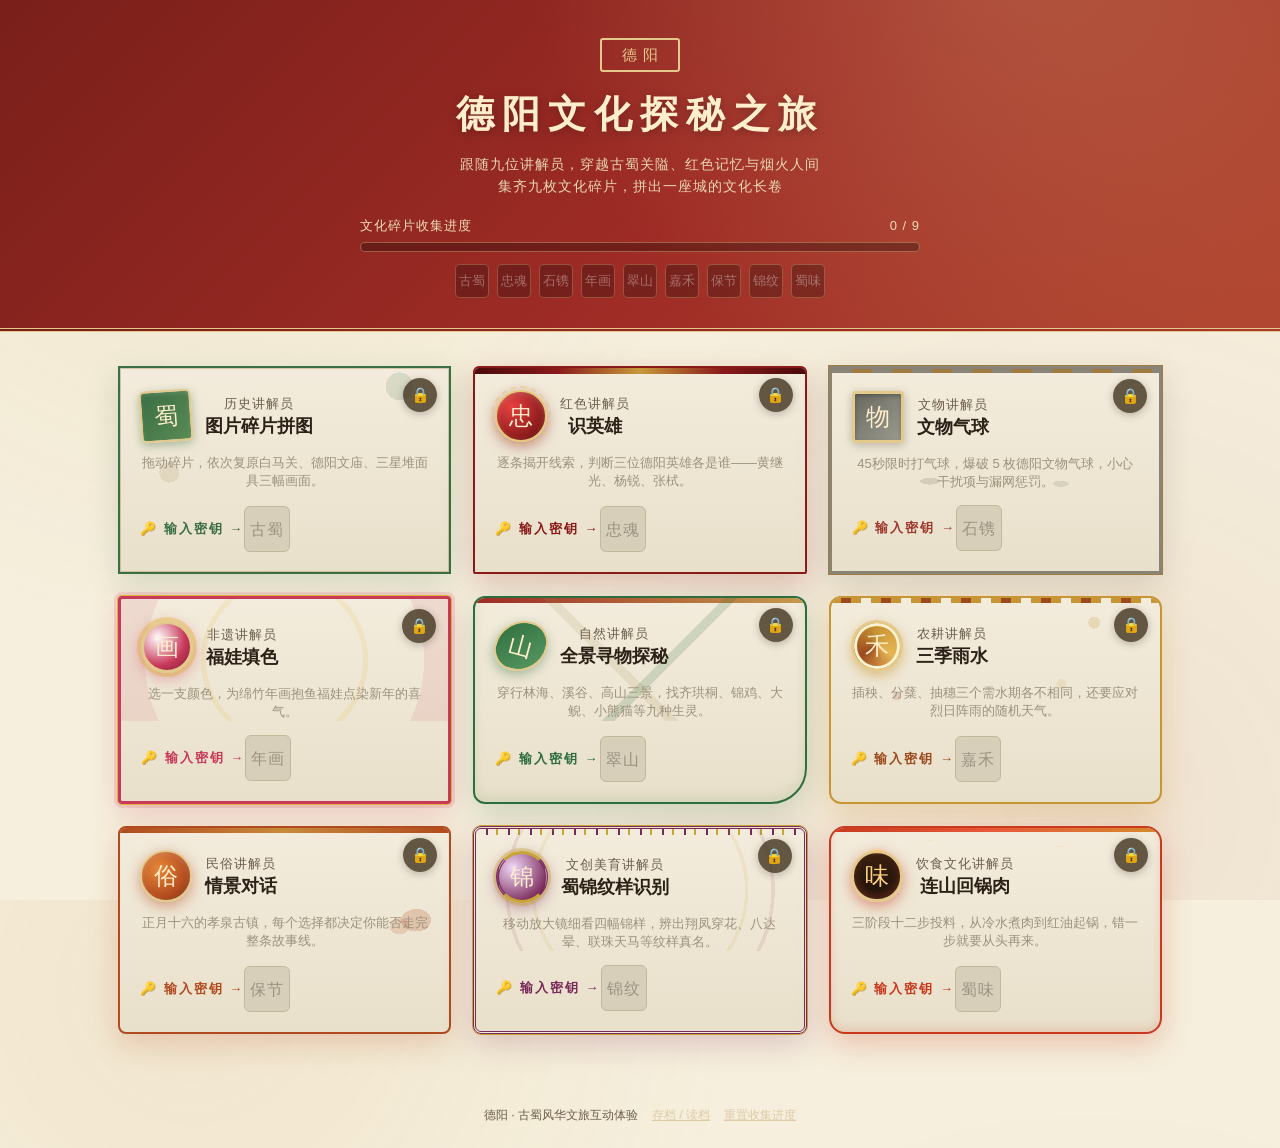
==== index.html @ 546c7c17 "Add files via upload" ====
<!DOCTYPE html>
<html lang="zh-CN">
<head>
<meta charset="UTF-8">
<meta name="viewport" content="width=device-width, initial-scale=1.0">
<title>德阳文化探秘 · 九大讲解员互动小游戏</title>
<link rel="stylesheet" href="style.css?v=26">
</head>
<body>

<header class="hero">
  <div class="hero-inner">
    <div class="hero-mark">德阳</div>
    <h1>德阳文化探秘之旅</h1>
    <p class="hero-sub">跟随九位讲解员，穿越古蜀关隘、红色记忆与烟火人间<br>集齐九枚文化碎片，拼出一座城的文化长卷</p>
    <div class="progress-wrap">
      <div class="progress-info">
        <span>文化碎片收集进度</span>
        <span id="progressText">0 / 9</span>
      </div>
      <div class="progress-bar"><div id="progressBar" class="progress-fill"></div></div>
      <div id="fragmentBar" class="fragment-bar"></div>
    </div>
  </div>
</header>

<main class="container">
  <div id="stationGrid" class="station-grid"></div>
  <div id="allDone" class="all-done" hidden>
    <div class="all-done-seal">大成</div>
    <h2>九鼎齐聚 · 文化大成</h2>
    <p>古蜀、忠魂、石镌、年画、翠山、嘉禾、保节、锦纹、蜀味——九枚碎片在握，你已走完德阳文化长卷。</p>
    <div class="all-done-btns">
      <button id="aiReportBtn" class="btn btn-report" type="button">✨ 生成我的 AI 研学报告</button>
      <button id="resetBtn" class="btn btn-ghost btn-sm" type="button">重新开始探索</button>
    </div>
  </div>
</main>

<footer class="footer">
  <span>德阳 · 古蜀风华文旅互动体验</span>
  <button id="saveBtn" class="link-btn">存档 / 读档</button>
  <button id="resetBtn2" class="link-btn">重置收集进度</button>
</footer>

<script src="js/common.js?v=26"></script>
<script src="js/g1-puzzle.js?v=26"></script>
<script src="js/g2-scratch.js?v=26"></script>
<script src="js/g3-balloons.js?v=26"></script>
<script src="js/g4-coloring.js?v=26"></script>
<script src="js/g5-hidden.js?v=26"></script>
<script src="js/g6-rain.js?v=26"></script>
<script src="js/g7-dialogue.js?v=26"></script>
<script src="js/g8-magnifier.js?v=26"></script>
<script src="js/g9-cooking.js?v=26"></script>
<script src="js/main.js?v=26"></script>
<script src="js/report.js?v=26"></script>
</body>
</html>
---- style.css ----
/* ============ 基础与主题 ============ */
:root{
  --paper:#f6efdd;
  --paper-2:#efe5cc;
  --card:#fffaf0;
  --ink:#2c2117;
  --ink-soft:#6b5d4a;
  --red:#9e2b25;
  --red-deep:#7a1f1a;
  --gold:#c49a4e;
  --gold-light:#e3c98b;
  --jade:#3f6e54;
  --shadow:0 10px 30px rgba(60,35,15,.14);
}
*{box-sizing:border-box;margin:0;padding:0}
html,body{height:100%}
body{
  font-family:"Microsoft YaHei","PingFang SC","Hiragino Sans GB",sans-serif;
  color:var(--ink);
  background:
    radial-gradient(circle at 15% 10%, rgba(196,154,78,.10), transparent 40%),
    radial-gradient(circle at 85% 90%, rgba(158,43,37,.07), transparent 45%),
    var(--paper);
  line-height:1.6;
}
button{font-family:inherit;cursor:pointer;border:none;background:none;color:inherit}
img{display:block;max-width:100%}

/* ============ 顶部 ============ */
.hero{
  background:linear-gradient(135deg,#7a1f1a 0%,#9e2b25 55%,#b1452f 100%);
  color:#fbeeda;
  padding:38px 20px 30px;
  position:relative;
  overflow:hidden;
  border-bottom:4px double var(--gold-light);
}
.hero::after{
  content:"";position:absolute;inset:0;pointer-events:none;
  background:radial-gradient(circle at 80% -20%, rgba(227,201,139,.25), transparent 45%);
}
.hero-inner{max-width:1080px;margin:0 auto;position:relative;z-index:1;text-align:center}
.hero-mark{
  display:inline-block;border:2px solid var(--gold-light);color:var(--gold-light);
  font-family:"STKaiti","KaiTi",serif;font-size:15px;letter-spacing:6px;
  padding:3px 14px 3px 20px;border-radius:3px;margin-bottom:12px;
}
.hero h1{
  font-family:"STKaiti","KaiTi",serif;font-size:38px;letter-spacing:8px;
  color:#ffeecb;text-shadow:0 2px 10px rgba(0,0,0,.25);margin-bottom:8px;
}
.hero-sub{font-size:14px;color:#e9d6b3;letter-spacing:1px}
.progress-wrap{max-width:560px;margin:18px auto 0;text-align:left}
.progress-info{display:flex;justify-content:space-between;font-size:13px;color:#f0ddb6;margin-bottom:6px;letter-spacing:1px}
.progress-bar{height:10px;background:rgba(0,0,0,.28);border-radius:6px;overflow:hidden;border:1px solid rgba(227,201,139,.4)}
.progress-fill{height:100%;width:0%;border-radius:6px;
  background:linear-gradient(90deg,var(--gold-light),#f6e3ae);
  transition:width .5s ease;}
.fragment-bar{display:flex;gap:8px;margin-top:12px;justify-content:center;flex-wrap:wrap}
.fragment-bar .mini-seal{
  width:34px;height:34px;border-radius:5px;display:flex;align-items:center;justify-content:center;
  font-family:"STKaiti","KaiTi",serif;font-size:13px;letter-spacing:0;
  background:rgba(0,0,0,.25);color:rgba(255,255,255,.35);border:1px solid rgba(227,201,139,.3);
}
.fragment-bar .mini-seal.got{
  background:linear-gradient(135deg,#c84034,#9e2b25);color:#ffeecb;
  border-color:var(--gold-light);box-shadow:0 2px 8px rgba(0,0,0,.3);
}

/* ============ 站点卡片 ============ */
.container{max-width:1080px;margin:0 auto;padding:34px 18px 50px}
.station-grid{display:grid;grid-template-columns:repeat(3,1fr);gap:22px}
.station-card{
  position:relative;background:var(--card);border:1px solid #e3d5b4;border-radius:10px;
  padding:22px 20px 20px;box-shadow:var(--shadow);cursor:pointer;overflow:hidden;
  transition:transform .18s ease,box-shadow .18s ease;display:flex;flex-direction:column;
}
.station-card::before{
  content:"";position:absolute;top:0;left:0;right:0;height:5px;
  background:linear-gradient(90deg,var(--red),var(--gold));
}
.station-card:hover{transform:translateY(-5px);box-shadow:0 16px 38px rgba(60,35,15,.22)}
.card-top{display:flex;align-items:center;gap:13px;margin-bottom:12px}
.card-badge{
  width:52px;height:52px;flex:0 0 52px;border-radius:50%;
  background:linear-gradient(135deg,#8a2420,#b03b2d);color:#ffeecb;
  display:flex;align-items:center;justify-content:center;
  font-family:"STKaiti","KaiTi",serif;font-size:24px;border:2px solid var(--gold-light);
  position:relative;
}
.card-guide{font-size:13px;color:var(--ink-soft);letter-spacing:1px}
.card-title{font-size:18px;font-weight:700;color:var(--ink);margin-top:1px}
.card-desc{font-size:13px;color:var(--ink-soft);flex:1}
.card-foot{margin-top:14px;display:flex;align-items:center;justify-content:space-between}
.card-play{font-size:13px;color:var(--red);letter-spacing:2px;font-weight:700}
.seal{
  width:46px;height:46px;border-radius:6px;display:flex;align-items:center;justify-content:center;
  font-family:"STKaiti","KaiTi",serif;font-size:16px;line-height:1.1;text-align:center;
  background:#d8cfbb;color:#9b9381;border:1px solid #c3b89b;letter-spacing:1px;
}
.seal.got{
  background:linear-gradient(135deg,#c84034,#8f211c);color:#ffeecb;
  border:1px solid var(--gold-light);box-shadow:0 3px 10px rgba(158,43,37,.35);
}
.station-card.done .card-play{color:var(--jade)}
.station-card .done-ribbon{
  position:absolute;right:-30px;top:10px;transform:rotate(38deg);
  background:var(--jade);color:#fff;font-size:11px;padding:2px 34px;letter-spacing:2px;
}

/* ============ 卡片装饰层通用 ============ */
.card-deco{position:absolute;pointer-events:none;left:0;right:0;top:0;height:60%;overflow:hidden;z-index:0}
.card-top,.card-desc{position:relative;z-index:1}
.card-foot,.done-ribbon{position:relative;z-index:2}

/* ============ 九张卡片专属 UI 设计 ============
   每张卡片：不同的圆角组合、边框样式、底纹、徽章形状、装饰元素
   安全策略：不用 clip-path（会裁内容和边框），用 border-radius + border + box-shadow 多层叠加
================================================================= */

/* --- g1 古蜀拼图：直角方形 + 青铜回纹 + 方形印章 --- */
.station-card.g1{
  background:
    repeating-linear-gradient(45deg,rgba(58,110,68,.08) 0 2px,transparent 2px 8px),
    repeating-linear-gradient(-45deg,rgba(138,106,46,.06) 0 2px,transparent 2px 10px),
    linear-gradient(160deg,#f4f6ee 0%,#dce4c8 100%);
  border:2px solid #3a6e44;border-radius:0;
  box-shadow:inset 0 0 0 1px rgba(138,106,46,.3),0 10px 30px rgba(58,110,68,.18);
}
.station-card.g1::before{display:none}
.station-card.g1 .card-badge{
  border-radius:6px;transform:rotate(-4deg);
  background:linear-gradient(135deg,#3a6e44,#5a8a54);
  box-shadow:0 3px 10px rgba(58,110,68,.4),inset 0 2px 4px rgba(255,255,255,.15);
}
.station-card.g1 .card-deco{
  background:
    radial-gradient(circle at 85% 15%,rgba(58,110,68,.14) 0 14px,transparent 14px),
    radial-gradient(circle at 15% 85%,rgba(138,106,46,.12) 0 10px,transparent 10px);
}
.station-card.g1 .card-play{color:#3a6e44;font-weight:800}

/* --- g2 革命红：上圆角下方直 + 红金条 + 圆形勋章 --- */
.station-card.g2{
  background:linear-gradient(180deg,#fff3ee 0%,#e8c0b0 100%);
  border:2px solid #8a1a1a;border-radius:6px 6px 2px 2px;
  box-shadow:0 10px 30px rgba(138,26,26,.22);
}
.station-card.g2::before{
  height:6px;background:linear-gradient(90deg,#4a0a0a,#8a1a1a,#c79a3a,#8a1a1a,#4a0a0a);
}
.station-card.g2 .card-badge{
  border-radius:50%;
  background:radial-gradient(circle at 30% 30%,#e84040,#8a1a1a 70%,#4a0a0a);
  border-color:#e6c878;
  box-shadow:0 4px 14px rgba(138,26,26,.5),inset 0 2px 6px rgba(255,255,255,.2);
}
.station-card.g2 .card-badge::after{
  content:"";position:absolute;inset:-6px;border-radius:50%;
  border:2px dashed rgba(230,200,120,.5);animation:spin 20s linear infinite;
}
@keyframes spin{to{transform:rotate(360deg)}}
.station-card.g2 .card-deco{display:none}
.station-card.g2 .card-play{color:#8a1a1a;font-weight:800}

/* --- g3 石刻灰：直角方形 + 双层边框 + 石印章 --- */
.station-card.g3{
  background:
    radial-gradient(circle at 20% 20%,rgba(160,122,62,.08) 0 20px,transparent 20px),
    linear-gradient(160deg,#f6f5ee 0%,#d8d4c8 100%);
  border:3px solid #888478;border-radius:0;
  box-shadow:0 0 0 1px #a07a3e,0 10px 30px rgba(100,95,80,.2);
}
.station-card.g3::before{
  height:4px;background:repeating-linear-gradient(90deg,#888478 0 20px,#a07a3e 20px 40px);
}
.station-card.g3 .card-badge{
  border-radius:4px;border-width:3px;
  background:linear-gradient(135deg,#6a6a62,#9a9a8e);
  box-shadow:inset 0 2px 4px rgba(0,0,0,.25),0 2px 8px rgba(100,95,80,.4);
}
.station-card.g3 .card-deco{
  background:
    radial-gradient(ellipse 60px 20px at 30% 92%,rgba(136,132,120,.25) 0 10px,transparent 10px),
    radial-gradient(ellipse 40px 15px at 70% 94%,rgba(136,132,120,.2) 0 8px,transparent 8px);
}
.station-card.g3 .card-play{color:#9c3a2e;font-weight:700}

/* --- g4 年画彩：小圆角 + 品红双线 + 光晕徽章 --- */
.station-card.g4{
  border:3px solid #c8395a;border-radius:4px;
  background:
    repeating-linear-gradient(0deg,transparent 0 30px,rgba(230,181,52,.05) 30px 31px),
    repeating-linear-gradient(90deg,transparent 0 30px,rgba(200,57,90,.04) 30px 31px),
    linear-gradient(160deg,#fff6f0 0%,#f8dcc8 100%);
  box-shadow:0 0 0 1px #e2b534,0 0 0 4px rgba(200,57,90,.15),0 10px 30px rgba(200,57,90,.2);
}
.station-card.g4::before{display:none}
.station-card.g4 .card-badge{
  border-radius:50%;border-width:3px;
  background:radial-gradient(circle at 30% 30%,#fff,#c8395a 60%,#7a1a32);
  box-shadow:0 0 0 4px rgba(226,181,52,.4),0 4px 16px rgba(200,57,90,.5);
}
.station-card.g4 .card-deco{
  background:
    radial-gradient(circle at 50% 50%,transparent 0 45%,rgba(226,181,52,.14) 45% 48%,transparent 48%),
    radial-gradient(circle at 50% 50%,transparent 0 80%,rgba(200,57,90,.10) 80% 100%);
}
.station-card.g4 .card-play{color:#c8395a;font-weight:800}

/* --- g5 山林绿：右下大圆角 + 山脉底纹 + 叶片徽章 --- */
.station-card.g5{
  border:2px solid #2e6e3e;border-radius:12px 12px 36px 12px;
  background:
    linear-gradient(180deg,rgba(46,110,62,.14) 35%,transparent 35%),
    linear-gradient(160deg,#f0f6e8 0%,#b8d4a0 100%);
  box-shadow:0 10px 30px rgba(46,110,62,.2),inset 0 -6px 12px rgba(100,150,80,.15);
}
.station-card.g5 .card-badge{
  border-radius:60% 40% 60% 40%;
  background:linear-gradient(135deg,#2e6e3e,#5a9a64);
  transform:rotate(15deg);
  box-shadow:0 4px 12px rgba(46,110,62,.4);
}
.station-card.g5 .card-deco{
  background:
    linear-gradient(135deg,transparent 55%,rgba(46,110,62,.18) 55% 58%,transparent 58%),
    linear-gradient(-135deg,transparent 55%,rgba(156,138,78,.14) 55% 58%,transparent 58%);
}
.station-card.g5 .card-play{color:#2e6e3e;font-weight:700}

/* --- g6 农耕金：标准圆角 + 稻穗底纹 + 波纹徽章 --- */
.station-card.g6{
  border:2px solid #c89534;border-radius:12px;
  background:
    repeating-linear-gradient(90deg,transparent 0 18px,rgba(200,149,52,.1) 18px 20px),
    repeating-linear-gradient(0deg,transparent 0 18px,rgba(156,74,30,.06) 18px 20px),
    linear-gradient(160deg,#faf2d0 0%,#e8c068 100%);
  box-shadow:0 10px 30px rgba(200,149,52,.25);
}
.station-card.g6::before{
  height:5px;background:
    repeating-linear-gradient(90deg,#c89534 0 10px,#9c4a1e 10px 20px,#c89534 20px 30px,transparent 30px 40px);
}
.station-card.g6 .card-badge{
  border-radius:50%;border-width:3px;
  background:conic-gradient(#c89534,#e6b554,#9c4a1e,#c89534);
  box-shadow:0 4px 12px rgba(200,149,52,.5),inset 0 0 0 3px #faf2d0;
}
.station-card.g6 .card-deco{
  background:
    radial-gradient(circle at 80% 20%,rgba(200,149,52,.22) 0 6px,transparent 6px),
    radial-gradient(circle at 20% 80%,rgba(156,74,30,.17) 0 4px,transparent 4px),
    radial-gradient(circle at 70% 70%,rgba(200,149,52,.14) 0 5px,transparent 5px);
}
.station-card.g6 .card-play{color:#9c4a1e;font-weight:800}

/* --- g7 民俗暖：等距圆角 + 对话气泡 + 暖橙徽章 --- */
.station-card.g7{
  border:2px solid #b14a1e;border-radius:8px;
  background:
    radial-gradient(circle at 85% 10%,rgba(177,74,30,.18) 0 30px,transparent 30px),
    radial-gradient(circle at 10% 90%,rgba(200,138,58,.15) 0 25px,transparent 25px),
    linear-gradient(160deg,#fcecd0 0%,#e8b870 100%);
  box-shadow:0 10px 30px rgba(177,74,30,.22);
}
.station-card.g7::before{
  height:5px;background:linear-gradient(90deg,#b14a1e,#c88a3a,#b14a1e);
}
.station-card.g7 .card-badge{
  border-radius:50%;
  background:radial-gradient(circle at 35% 35%,#e88838,#b14a1e 65%,#5a2210);
  box-shadow:0 4px 14px rgba(177,74,30,.5),inset 0 2px 6px rgba(255,255,255,.2);
}
.station-card.g7 .card-deco{
  background:
    radial-gradient(ellipse 40px 30px at 90% 75%,rgba(177,74,30,.22) 0 15px,transparent 15px),
    radial-gradient(ellipse 25px 20px at 85% 80%,rgba(177,74,30,.17) 0 10px,transparent 10px);
}
.station-card.g7 .card-play{color:#b14a1e;font-weight:800}

/* --- g8 蜀锦紫：中圆角 + 紫金双线 + 放大镜圆框徽章 --- */
.station-card.g8{
  border:3px double #7a2a5a;border-radius:8px;
  background:
    repeating-linear-gradient(45deg,rgba(122,42,90,.05) 0 3px,transparent 3px 12px),
    repeating-linear-gradient(-45deg,rgba(200,164,52,.04) 0 3px,transparent 3px 12px),
    linear-gradient(160deg,#f0e4f4 0%,#d0b8dc 100%);
  box-shadow:0 0 0 1px #c8a434,0 10px 30px rgba(122,42,90,.22);
}
.station-card.g8::before{
  height:6px;background:
    repeating-linear-gradient(90deg,transparent 0 10px,#7a2a5a 10px 12px,transparent 12px 20px,#c8a434 20px 22px);
}
.station-card.g8 .card-badge{
  border-radius:50%;border-width:3px;border-style:solid double;
  border-color:#c8a434 #7a2a5a;
  background:radial-gradient(circle at 30% 30%,#f0d8f8,#7a2a5a 80%);
  box-shadow:0 0 0 3px rgba(200,164,52,.4),0 4px 14px rgba(122,42,90,.5);
}
.station-card.g8 .card-deco{
  background:
    radial-gradient(circle at 50% 50%,transparent 0 60%,rgba(200,164,52,.12) 60% 62%,transparent 62%),
    radial-gradient(circle at 50% 50%,transparent 0 75%,rgba(122,42,90,.10) 75% 77%,transparent 77%);
}
.station-card.g8 .card-play{color:#7a2a5a;font-weight:700}

/* --- g9 美食橙：大圆角 + 蒸汽曲线 + 锅形徽章 --- */
.station-card.g9{
  border:2px solid #c8391e;border-radius:16px;
  background:
    linear-gradient(180deg,rgba(212,137,44,.1) 0%,transparent 30%),
    linear-gradient(160deg,#fff0d8 0%,#f0a860 100%);
  box-shadow:0 10px 30px rgba(200,57,30,.25),inset 0 -4px 10px rgba(200,57,30,.15);
}
.station-card.g9::before{
  height:4px;background:linear-gradient(90deg,#c8391e,#e85a3a,#d4892c);
  border-radius:16px 16px 0 0;
}
.station-card.g9 .card-badge{
  border-radius:50% 50% 48% 48%;border-width:3px;
  background:linear-gradient(180deg,#3a2010,#1a1008);
  box-shadow:0 4px 14px rgba(200,57,30,.5),inset 0 -4px 8px rgba(232,90,58,.3);
  color:#ffd080;
}
.station-card.g9 .card-badge::before{
  content:"";position:absolute;top:-6px;left:50%;transform:translateX(-50%);
  width:20px;height:8px;border-radius:50%;
  background:radial-gradient(ellipse,rgba(255,200,120,.6) 0%,transparent 70%);
}
.station-card.g9 .card-deco{
  background:
    radial-gradient(ellipse 30px 6px at 70% 15%,rgba(255,200,120,.3) 0 4px,transparent 4px),
    radial-gradient(ellipse 25px 5px at 30% 10%,rgba(255,200,120,.25) 0 3px,transparent 3px),
    radial-gradient(ellipse 20px 4px at 50% 25%,rgba(255,200,120,.2) 0 3px,transparent 3px);
}
.station-card.g9 .card-play{color:#c8391e;font-weight:800}

/* ============ 通用按钮 ============ */
.btn{
  display:inline-block;padding:10px 26px;border-radius:6px;font-size:15px;letter-spacing:2px;
  background:linear-gradient(135deg,#b03b2d,#8a2420);color:#ffeecb;
  box-shadow:0 4px 12px rgba(138,36,32,.3);transition:transform .12s;
}
.btn:hover{transform:translateY(-2px)}
.btn:active{transform:translateY(0)}
.btn-ghost{background:transparent;color:var(--red);border:1.5px solid var(--red);box-shadow:none}
.btn-sm{padding:6px 16px;font-size:13px}
.link-btn{font-size:12px;color:#d9c49a;text-decoration:underline;opacity:.8}
.link-btn:hover{opacity:1}

/* ============ 游戏弹窗 ============ */
.game-layer{
  position:fixed;inset:0;z-index:100;background:rgba(35,22,12,.58);
  display:flex;align-items:center;justify-content:center;padding:22px;
  animation:fadeIn .25s ease;
}
@keyframes fadeIn{from{opacity:0}to{opacity:1}}
.game-box{
  position:relative;
  width:100%;max-width:920px;max-height:94vh;display:flex;flex-direction:column;
  background:var(--paper);border-radius:12px;overflow:hidden;
  border:2px solid var(--gold-light);box-shadow:0 24px 70px rgba(0,0,0,.45);
  animation:popIn .3s cubic-bezier(.2,1.2,.3,1);
}
@keyframes popIn{from{transform:scale(.92);opacity:0}to{transform:scale(1);opacity:1}}
.game-head{
  display:flex;align-items:center;justify-content:space-between;
  padding:13px 22px;background:linear-gradient(135deg,#7a1f1a,#a03128);color:#ffeecb;
  border-bottom:2px solid var(--gold-light);flex:0 0 auto;
}
.gh-guide{font-size:12px;color:#e9d6b3;letter-spacing:2px;display:block}
.game-head h2{font-size:19px;letter-spacing:2px;font-weight:700}
.gh-close{
  width:34px;height:34px;border-radius:50%;font-size:20px;line-height:1;
  color:#ffeecb;border:1.5px solid rgba(233,214,179,.6);transition:background .15s;
}
.gh-close:hover{background:rgba(255,255,255,.15)}
.game-body{padding:24px;overflow-y:auto;flex:1}
.game-tip{
  background:#fbf3df;border:1px dashed var(--gold);border-radius:8px;
  padding:10px 14px;font-size:13.5px;color:var(--ink-soft);margin-bottom:18px;
}
.game-tip b{color:var(--red)}

/* ============ 通关弹窗 ============ */
.win-mask{
  position:absolute;inset:0;z-index:50;background:rgba(35,22,12,.5);
  display:flex;align-items:center;justify-content:center;padding:20px;
  animation:fadeIn .3s ease;
}
.win-card{
  background:linear-gradient(180deg,#fffaf0,#f6ead0);
  border:3px double var(--gold);border-radius:14px;padding:30px 36px;text-align:center;
  max-width:380px;animation:popIn .4s cubic-bezier(.2,1.3,.3,1);
}
.win-label{font-size:13px;letter-spacing:5px;color:var(--ink-soft)}
.win-seal{
  width:96px;height:96px;margin:16px auto 12px;border-radius:12px;
  background:linear-gradient(135deg,#cf4434,#8f211c);color:#ffeecb;
  display:flex;align-items:center;justify-content:center;
  font-family:"STKaiti","KaiTi",serif;font-size:34px;letter-spacing:4px;
  border:2px solid var(--gold-light);box-shadow:0 8px 24px rgba(158,43,37,.4);
  animation:sealDrop .6s cubic-bezier(.2,1.4,.3,1);
}
@keyframes sealDrop{from{transform:scale(1.8) rotate(-14deg);opacity:0}to{transform:scale(1) rotate(0);opacity:1}}
.win-card h3{font-size:20px;letter-spacing:3px;margin-bottom:6px}
.win-card p{font-size:13.5px;color:var(--ink-soft);margin-bottom:20px}

/* ============ Toast ============ */
.toast{
  position:fixed;left:50%;bottom:46px;transform:translateX(-50%);
  background:rgba(44,33,23,.92);color:#fbeeda;padding:10px 22px;border-radius:30px;
  font-size:14px;letter-spacing:1px;z-index:300;animation:toastIn .3s;max-width:86vw;text-align:center;
}
@keyframes toastIn{from{opacity:0;transform:translate(-50%,12px)}to{opacity:1;transform:translate(-50%,0)}}

/* ============ 集齐横幅 ============ */
.all-done{margin-top:40px;text-align:center;background:linear-gradient(135deg,#7a1f1a,#a03128);
  border:2px solid var(--gold-light);border-radius:14px;padding:36px 24px;color:#ffeecb}
.all-done h2{font-family:"STKaiti","KaiTi",serif;font-size:30px;letter-spacing:8px;margin:12px 0 8px}
.all-done p{color:#e9d6b3;font-size:14px;max-width:600px;margin:0 auto 18px}
.all-done-seal{
  width:84px;height:84px;margin:0 auto;border-radius:12px;background:rgba(0,0,0,.22);
  border:2px solid var(--gold-light);display:flex;align-items:center;justify-content:center;
  font-family:"STKaiti","KaiTi",serif;font-size:30px;letter-spacing:4px;
}

.footer{
  text-align:center;padding:22px;font-size:12px;color:var(--ink-soft);
  display:flex;gap:14px;justify-content:center;align-items:center;
}

/* ============ 游戏1：拼图 ============ */
.puz-wrap{display:flex;flex-direction:column;align-items:center;gap:14px}
.puz-board{
  width:min(60vw,300px);aspect-ratio:1;display:grid;grid-template-columns:1fr 1fr 1fr;
  gap:4px;background:#e7dcbf;padding:6px;border-radius:8px;border:1px solid #d7c8a2;flex:0 0 auto;
}
.puz-slot{border:2px dashed #b6a27a;border-radius:6px;background:rgba(255,255,255,.55);
  position:relative;min-height:0}
.puz-slot.correct{border-color:var(--jade)}
.puz-piece{
  width:58px;height:58px;border-radius:5px;cursor:grab;
  background-size:300% 300%;border:2px solid #fff;
  box-shadow:0 4px 12px rgba(60,35,15,.28);touch-action:none;user-select:none;
}
.puz-piece:active{cursor:grabbing}
.puz-piece.locked{width:100%;height:100%;border:none;box-shadow:none;border-radius:4px;cursor:default}
.puz-ghost{position:fixed;z-index:400;pointer-events:none;opacity:.85;
  box-shadow:0 12px 30px rgba(0,0,0,.35);transform:scale(1.06);border-radius:5px;
  background-size:300% 300%;}
.puz-tray{display:flex;gap:8px;flex-wrap:wrap;justify-content:center;max-width:340px;min-height:64px}
.puz-status{font-size:13px;color:var(--ink-soft);letter-spacing:1px}
.puz-progress{display:flex;align-items:center;gap:8px;font-size:13px;color:var(--ink-soft);margin-bottom:4px}
.puz-dot{width:10px;height:10px;border-radius:50%;background:#d7c8a2;transition:all .3s}
.puz-dot.active{background:var(--red);transform:scale(1.3)}
.puz-dot.done{background:var(--jade)}

/* ============ 游戏2：揭线索识英雄 ============ */
.hero-stage{max-width:560px;margin:0 auto}
.hero-progress{display:flex;align-items:center;gap:8px;font-size:13px;color:var(--ink-soft);margin-bottom:16px}
.hero-dot{width:10px;height:10px;border-radius:50%;background:#d7c8a2;transition:all .3s}
.hero-dot.active{background:var(--red);transform:scale(1.3)}
.hero-dot.done{background:var(--jade)}
.hero-clues{display:flex;flex-direction:column;gap:10px;margin-bottom:20px}
.hero-clue{position:relative;perspective:600px;height:auto}
.hero-clue .clue-cover{
  position:absolute;inset:0;z-index:2;border:none;border-radius:8px;cursor:pointer;
  background:linear-gradient(135deg,#8a7d6b,#6b5e4f);color:#ffeecb;
  display:flex;align-items:center;justify-content:center;gap:10px;
  transition:all .45s;backface-visibility:hidden;
}
.hero-clue .clue-cover .clue-num{
  width:28px;height:28px;border-radius:50%;background:rgba(255,255,255,.2);
  display:flex;align-items:center;justify-content:center;font-weight:700;font-size:14px;
}
.hero-clue .clue-cover .clue-label{font-size:13px;letter-spacing:2px}
.hero-clue .clue-text{
  font-size:13px;color:var(--ink);line-height:1.6;padding:12px 14px;margin:0;
  border:1.5px solid #ddcca3;border-radius:8px;background:#fffaf0;min-height:48px;
}
.hero-clue.flipped .clue-cover{opacity:0;transform:rotateY(180deg);pointer-events:none}
.hero-clue.flipped .clue-text{border-color:var(--gold);box-shadow:0 3px 12px rgba(196,154,78,.25);
  background:linear-gradient(135deg,#fffaf0,#fdefcf)}
.hero-guess{border-top:1.5px solid #e0d5b8;padding-top:16px}
.guess-meta{font-size:13px;color:var(--ink-soft);margin-bottom:6px}
.guess-prompt{font-size:13px;color:var(--red);margin-bottom:12px;min-height:18px}
.guess-opts{display:grid;grid-template-columns:1fr 1fr;gap:10px}
.guess-btn{padding:11px;border:1.5px solid var(--red);border-radius:8px;font-size:14px;
  color:var(--red);background:#fff;transition:all .15s;letter-spacing:1px;cursor:pointer}
.guess-btn:hover:not(:disabled){background:var(--red);color:#ffeecb}
.guess-btn:disabled{opacity:.45;cursor:default}
.guess-btn.wrong{background:#b9b0a0;color:#fff;border-color:#b9b0a0;opacity:1}

/* ============ 游戏3：气球（重制版） ============ */
.sky-stage{
  position:relative;height:500px;border-radius:12px;overflow:hidden;border:1px solid #cdd8e6;
  background:linear-gradient(180deg,#aecbe8 0%,#d8e6f2 55%,#eef4e8 78%,#cfe0c2 100%);
}
.sky-stage::before{content:"";position:absolute;left:8%;top:14%;width:120px;height:34px;
  background:rgba(255,255,255,.75);border-radius:40px;filter:blur(1px)}
.sky-stage::after{content:"";position:absolute;right:10%;top:24%;width:160px;height:40px;
  background:rgba(255,255,255,.6);border-radius:40px}
.sky-ground{position:absolute;left:0;right:0;bottom:0;height:52px;
  background:linear-gradient(180deg,#9dbf84,#7da564);pointer-events:none}
/* 云朵装饰 */
.sky-cloud{position:absolute;background:rgba(255,255,255,.55);border-radius:40px;filter:blur(1px);pointer-events:none}
.sky-cloud.c1{width:110px;height:30px;top:8%;left:6%;animation:cloudDrift 28s linear infinite}
.sky-cloud.c2{width:140px;height:38px;top:22%;right:8%;animation:cloudDrift 36s linear infinite reverse}
.sky-cloud.c3{width:80px;height:22px;top:40%;left:45%;animation:cloudDrift 22s linear infinite}
@keyframes cloudDrift{
  from{transform:translateX(-30px)}to{transform:translateX(30px)}
}

/* HUD */
.sky-hud{
  display:flex;gap:14px;flex-wrap:wrap;justify-content:center;margin-bottom:10px;
  padding:10px 14px;background:rgba(44,33,23,.82);color:#ffeecb;border-radius:10px;
  font-size:13px;letter-spacing:1px;
}
.sky-hud .hud-item b{color:#ffd88a;margin-left:2px}
.sky-hud .hud-combo b{color:#ff8040}

/* 气球 — 上升 + 左右摇摆 */
@keyframes riseUp{
  from{bottom:-160px}
  to{bottom:110%}
}
.balloon{
  position:absolute;width:118px;
  animation:riseUp var(--rise,8s) linear forwards;
  --sway:2.5s;pointer-events:auto;z-index:2;
  filter:drop-shadow(0 8px 14px rgba(30,40,60,.18));
  will-change:bottom,transform;
}
@keyframes sway{
  from{transform:translateX(-6px) rotate(-1deg)}to{transform:translateX(6px) rotate(1deg)}
}
.balloon > *{animation:sway var(--sway,2.5s) ease-in-out infinite alternate}

/* 气球球体 — 多层光照营造玻璃质感 */
.balloon .b-body{
  --bc:#c84034;border-radius:50% 50% 48% 48%;
  padding:18px 10px 26px;text-align:center;color:#fff;
  position:relative;overflow:hidden;
  display:flex;flex-direction:column;align-items:center;gap:3px;
  /* 3 层渐变叠加：底部反射光 + 主体色(上亮下暗) + 左上高光 */
  background:
    /* 底部环境光反射（右下偏暗） */
    radial-gradient(ellipse 60% 35% at 75% 78%, rgba(0,0,0,.28), transparent 60%),
    /* 主体色（上亮下暗的球形渐变） */
    radial-gradient(ellipse 85% 95% at 50% 38%, var(--bc), color-mix(in oklab, var(--bc) 55%, black) 100%),
    /* 左上高光（白色椭圆，模拟顶部光源） */
    radial-gradient(ellipse 38% 30% at 32% 22%, rgba(255,255,255,.85), rgba(255,255,255,.2) 55%, transparent 75%);
  /* 内阴影增加体积感：底部暗边 + 左右轻微暗角 */
  box-shadow:
    inset 0 -10px 18px rgba(0,0,0,.25),
    inset 0 2px 6px rgba(255,255,255,.15),
    inset 6px 0 14px rgba(0,0,0,.12),
    inset -6px 0 14px rgba(0,0,0,.12);
}
/* 气球顶端高光 — 小而亮的白斑 */
.balloon .b-body::before{
  content:"";position:absolute;top:12%;left:22%;
  width:28%;height:20%;border-radius:50%;
  background:radial-gradient(ellipse, rgba(255,255,255,.9), transparent 70%);
  filter:blur(1px);pointer-events:none;
}
/* 气球结点 — 小三角 */
.balloon .b-body::after{
  content:"";position:absolute;bottom:-5px;left:50%;transform:translateX(-50%);
  width:10px;height:8px;
  background:linear-gradient(180deg, color-mix(in oklab, var(--bc) 60%, black), color-mix(in oklab, var(--bc) 30%, black));
  clip-path:polygon(0 0, 100% 0, 50% 100%);
}
/* 气球底部小褶皱 */
.balloon .b-knot{
  position:absolute;bottom:-12px;left:50%;transform:translateX(-50%);
  width:14px;height:6px;border-radius:50%;
  background:color-mix(in oklab, var(--bc) 40%, black);
  z-index:2;
}

/* 图标 + 文字标签 */
.balloon .b-icon{font-size:18px;line-height:1;filter:drop-shadow(0 1px 2px rgba(0,0,0,.3))}
.balloon .b-label{
  margin-top:2px;padding:3px 8px;border-radius:10px;
  background:rgba(0,0,0,.28);backdrop-filter:blur(2px);
  border:1px solid rgba(255,255,255,.2);
  font-size:11px;font-weight:700;line-height:1.2;letter-spacing:0.5px;
  text-shadow:0 1px 2px rgba(0,0,0,.4);
}
.balloon .b-label .b-name{font-size:inherit}
.balloon .b-string{
  width:1.5px;height:36px;margin:8px auto 0;
  background:linear-gradient(180deg,rgba(60,50,40,.55),rgba(60,50,40,.25));
  position:relative;
}
.balloon .b-string::before{
  content:"";position:absolute;top:-2px;left:50%;transform:translateX(-50%);
  width:4px;height:4px;border-radius:50%;
  background:rgba(0,0,0,.25);
}

/* 爆破 */
.balloon.poped{animation-play-state:paused;pointer-events:none;filter:drop-shadow(0 0 0 transparent)}
.balloon.poped .b-body{animation:popShrink .22s ease-in forwards}
@keyframes popShrink{
  0%{transform:scale(1);opacity:1}
  40%{transform:scale(1.18);opacity:.85}
  100%{transform:scale(.3);opacity:0}
}

/* 爆破粒子 — 现代碎屑飞溅 */
.pop-fx{position:absolute;width:0;height:0;pointer-events:none;z-index:10;transform:translate(-50%,-50%)}
.pop-shard{
  position:absolute;width:14px;height:14px;left:50%;top:50%;
  border-radius:50% 20% 50% 20%;
  transform:translate(-50%,-50%);
  animation:shardFly .55s cubic-bezier(.25,.4,.3,1) forwards;
}
@keyframes shardFly{
  0%{transform:translate(-50%,-50%) scale(1) rotate(0);opacity:1}
  100%{transform:translate(calc(-50% + var(--dx,30px)), calc(-50% + var(--dy,-40px))) scale(.2) rotate(var(--rot,180deg));opacity:0}
}
.pop-ring{position:absolute;width:40px;height:40px;border-radius:50%;left:50%;top:50%;
  transform:translate(-50%,-50%);animation:ringExpand .5s ease forwards}
.pop-ring.good{border:3px solid #3f7d5b;background:radial-gradient(circle,rgba(63,125,91,.4),transparent 70%)}
.pop-ring.bad{border:3px solid #c84034;background:radial-gradient(circle,rgba(200,64,52,.4),transparent 70%)}
@keyframes ringExpand{0%{width:20px;height:20px;opacity:1}100%{width:100px;height:100px;opacity:0}}
.pop-label{position:absolute;left:50%;top:-30px;transform:translateX(-50%);
  font-size:20px;font-weight:900;font-family:"STKaiti","KaiTi",serif;
  animation:labelUp .65s ease forwards;text-shadow:0 2px 8px rgba(0,0,0,.35);
  padding:4px 12px;border-radius:8px;backdrop-filter:blur(3px)}
.pop-label.good{color:#fff;background:rgba(63,125,91,.85)}
.pop-label.bad{color:#fff;background:rgba(200,64,52,.85)}
@keyframes labelUp{0%{opacity:1;transform:translateX(-50%) translateY(0)}100%{opacity:0;transform:translateX(-50%) translateY(-40px)}}

/* 空气冲击波 */
.pop-burst{
  position:absolute;width:20px;height:20px;border-radius:50%;left:50%;top:50%;
  transform:translate(-50%,-50%);
  border:2px solid rgba(255,255,255,.9);
  animation:burstWave .35s ease-out forwards;
}
@keyframes burstWave{
  0%{width:10px;height:10px;opacity:1;border-width:3px}
  100%{width:80px;height:80px;opacity:0;border-width:1px}
}

/* 目标图例 */
.sky-legend{display:flex;gap:10px;flex-wrap:wrap;justify-content:center;margin-top:12px;align-items:center}
.legend-title{font-size:13px;color:var(--ink-soft);letter-spacing:1px;margin-right:4px}
.legend-chip{font-size:13px;padding:6px 14px;border-radius:16px;background:#fffaf0;
  border:1.5px dashed #b6a27a;color:var(--ink);letter-spacing:1px;transition:all .2s}
.legend-chip.got{background:#3f7d5b;color:#fff;border-color:#3f7d5b;border-style:solid;
  box-shadow:0 2px 8px rgba(63,125,91,.4)}

/* ============ 游戏4：填色 ============ */
.color-wrap{display:flex;gap:22px;align-items:flex-start;justify-content:center;flex-wrap:wrap}
.color-stage{background:#fffdf6;border:1px solid #ddcca3;border-radius:12px;padding:10px;
  box-shadow:var(--shadow);width:min(86vw,400px)}
.color-stage svg{width:100%;height:auto;display:block}
.color-stage .zone{cursor:pointer;transition:filter .12s;fill:#fffdf6;stroke:#1b1b1b;stroke-width:4;stroke-linejoin:round}
.color-stage .zone:hover{filter:brightness(.92)}
.color-stage .line{fill:none;stroke:#1b1b1b;stroke-width:3.5;stroke-linecap:round}
.color-stage .ink{fill:#1b1b1b}
@keyframes zonePulse{
  from{filter:drop-shadow(0 0 2px #d43a2f)}
  to{filter:drop-shadow(0 0 8px #d43a2f) drop-shadow(0 0 14px #f2a0b3)}
}
.palette{display:flex;flex-direction:column;gap:12px;min-width:150px}
.swatch-grid{display:grid;grid-template-columns:repeat(4,1fr);gap:8px}
.swatch{width:30px;height:30px;border-radius:6px;border:2px solid #cbbf9f;cursor:pointer;
  transition:transform .1s}
.swatch:hover{transform:scale(1.12)}
.swatch.active{border-color:var(--red);box-shadow:0 0 0 2px rgba(158,43,37,.35);transform:scale(1.12)}
.color-status{font-size:13px;color:var(--ink-soft)}
.color-status b{color:var(--red)}

/* ============ 游戏5：寻物 ============ */
.hunt-stage{position:relative;border-radius:12px;overflow:hidden;border:1px solid #d7c8a2;user-select:none}
.hunt-stage img{width:100%}
.hunt-spot{position:absolute;width:9%;aspect-ratio:1;border-radius:50%;transform:translate(-50%,-50%);
  cursor:pointer;z-index:3}
.hunt-spot .hint-ring{position:absolute;inset:0;border-radius:50%;
  border:2px dashed rgba(255,240,180,.9);animation:ringPulse 1.4s infinite;display:none}
.hunt-stage.hinting .hunt-spot.near .hint-ring{display:block}
@keyframes ringPulse{0%,100%{opacity:.4;transform:scale(.8)}50%{opacity:1;transform:scale(1.15)}}
.hunt-spot.found{cursor:default}
.found-mark{position:absolute;left:50%;top:50%;transform:translate(-50%,-50%);
  width:44px;height:44px;border-radius:50%;background:var(--jade);color:#fff;
  display:flex;align-items:center;justify-content:center;font-size:20px;font-weight:700;
  border:2px solid #fff;box-shadow:0 3px 10px rgba(0,0,0,.3);animation:popIn .3s}
.hunt-list{display:flex;gap:10px;margin-top:14px;justify-content:center;flex-wrap:wrap}
.hunt-item{font-size:13.5px;padding:7px 16px;border-radius:20px;border:1px solid #ddcca3;
  background:#fffaf0;color:var(--ink-soft);letter-spacing:1px}
.hunt-item.found{background:var(--jade);color:#fff;border-color:var(--jade)}
.hunt-ripple{position:absolute;width:26px;height:26px;border:2px solid rgba(255,255,255,.8);
  border-radius:50%;transform:translate(-50%,-50%);pointer-events:none;animation:ripple .6s forwards}
@keyframes ripple{to{width:70px;height:70px;opacity:0}}

/* ============ 游戏6：雨水灌溉 ============ */
.rain-stage{position:relative;border-radius:12px;overflow:hidden;border:1px solid #d7c8a2;
  height:340px;background:#dfe9f3}
.rain-stage img{position:absolute;inset:0;width:100%;height:100%;object-fit:cover;
  opacity:0;transition:opacity .6s}
.rain-stage img.show{opacity:1}
.rain-overlay{position:absolute;inset:0;pointer-events:none;overflow:hidden}
.raindrop{position:absolute;width:3px;background:linear-gradient(180deg,transparent,rgba(170,200,235,.9));
  border-radius:2px;opacity:0;animation:fall linear infinite}
@keyframes fall{0%{transform:translateY(-40px);opacity:0}15%{opacity:.9}100%{transform:translateY(380px);opacity:.2}}
.rain-badge{position:absolute;top:14px;left:14px;background:rgba(44,33,23,.72);color:#ffeecb;
  padding:7px 16px;border-radius:20px;font-size:14px;letter-spacing:2px}
.rain-controls{margin-top:20px;text-align:center}
.rain-slider{width:min(80vw,460px);accent-color:var(--red);cursor:pointer;height:8px}
.rain-scale{display:flex;justify-content:space-between;max-width:460px;margin:6px auto 0;
  font-size:12.5px;color:var(--ink-soft)}
.rain-scale span.active{color:var(--red);font-weight:700}

/* ============ 游戏7：对话 ============ */
.dlg-scene{
  width:100%;max-height:320px;min-height:210px;
  object-fit:contain;background:#f4e6c8;
  border-radius:10px 10px 0 0;
  display:block;box-sizing:border-box
}
.dlg-box{background:#fffaf0;border:1px solid #ddcca3;border-top:none;border-radius:0 0 10px 10px;
  padding:20px 24px;margin-bottom:16px}
.dlg-speaker{color:var(--red);font-weight:700;font-size:14px;letter-spacing:2px;margin-bottom:6px}
.dlg-text{font-size:15px;margin-bottom:16px}
.dlg-options{display:flex;flex-direction:column;gap:10px}
.dlg-options button{text-align:left;padding:12px 16px;border:1.5px solid #d7c8a2;border-radius:8px;
  background:#fff;font-size:14px;transition:all .15s}
.dlg-options button:hover{border-color:var(--red);background:#fbf3df}
.dlg-progress{font-size:12.5px;color:var(--ink-soft);text-align:center;letter-spacing:2px;margin-top:12px}
.dlg-oops{background:#fdf0ec;border:1.5px solid #d98a7e;border-radius:10px;padding:20px;text-align:center}
.dlg-oops h3{color:var(--red);margin-bottom:6px}
.dlg-oops p{font-size:13.5px;color:var(--ink-soft);margin-bottom:14px}

/* ============ 游戏8：放大镜 ============ */
.mag-wrap{display:flex;gap:22px;align-items:flex-start;justify-content:center;flex-wrap:wrap}
.mag-board{position:relative;width:min(78vw,380px);aspect-ratio:1;border-radius:12px;
  border:2px solid #8a6a3c;overflow:hidden;cursor:none;background-size:cover;background-position:center;
  box-shadow:var(--shadow)}
/* 锦样加载层（真实 DOM，含转圈/文案/手动重试按钮，文生图需十几秒） */
.mag-mask{position:absolute;inset:0;z-index:8;
  display:flex;flex-direction:column;align-items:center;justify-content:center;gap:14px;
  background:linear-gradient(135deg,#3a2a18,#5a4023)}
.mag-spinner{width:34px;height:34px;border-radius:50%;
  border:3px solid rgba(233,214,179,.25);border-top-color:#e9d6b3;
  animation:magSpin 1s linear infinite}
.mag-mask-text{color:#e9d6b3;font-size:14px;letter-spacing:3px}
.mag-retry{margin-top:2px;padding:8px 18px;border-radius:20px;
  background:#e9d6b3;color:#4a3317;font-size:13px;letter-spacing:1px;
  box-shadow:0 2px 8px rgba(0,0,0,.3);transition:transform .12s}
.mag-retry:hover{transform:translateY(-2px)}
@keyframes magSpin{to{transform:rotate(360deg)}}
.mag-lens{position:absolute;width:150px;height:150px;border-radius:50%;
  border:3px solid var(--gold-light);box-shadow:0 0 0 6px rgba(44,33,23,.25),inset 0 0 18px rgba(0,0,0,.25);
  background-repeat:no-repeat;pointer-events:none;display:none;z-index:5}
.mag-side{min-width:240px;flex:1;max-width:330px}
.mag-select{width:100%;padding:11px 12px;border:1.5px solid #d7c8a2;border-radius:8px;font-size:14px;
  background:#fffaf0;margin:10px 0 12px;font-family:inherit}
.mag-shake{animation:shake .4s}
@keyframes shake{0%,100%{transform:translateX(0)}25%{transform:translateX(-7px)}75%{transform:translateX(7px)}}

/* ============ 游戏9：投料 ============ */
.cook-stage{position:relative;background:linear-gradient(180deg,#f3e6c8,#e7d5ab);
  border:1px solid #d7c8a2;border-radius:12px;padding:24px 18px 16px;text-align:center;min-height:230px}
.cook-phase{font-size:13px;color:var(--ink-soft);letter-spacing:2px;margin-bottom:10px;min-height:20px}
.cook-pot{width:220px;height:110px;margin:0 auto;position:relative}
.pot-rim{position:absolute;top:0;left:0;right:0;height:46px;border-radius:50%;
  background:linear-gradient(180deg,#4a4640,#2c2925);border:4px solid #1f1d1a}
.pot-body{position:absolute;top:26px;left:8px;right:8px;height:80px;border-radius:0 0 40px 40px;
  background:linear-gradient(180deg,#3a3733,#221f1c)}
.pot-food{position:absolute;top:8px;left:16px;right:16px;height:32px;border-radius:50%;
  background:#6b5038;opacity:0;transition:opacity .4s;overflow:hidden}
.cook-stage.cooking .pot-food{opacity:1}
.pot-dish{position:absolute;inset:0;width:100%;height:100%;object-fit:cover;border-radius:50%;opacity:0;transition:opacity .5s}
.cook-stage.done .pot-dish{opacity:1}
.bubble{position:absolute;bottom:8px;width:7px;height:7px;border-radius:50%;background:rgba(255,220,150,.7);
  animation:bubbleUp 1.4s ease-in infinite}
@keyframes bubbleUp{0%{transform:translateY(0);opacity:0}30%{opacity:1}100%{transform:translateY(-60px);opacity:0}}
.cook-added{display:flex;gap:6px;justify-content:center;flex-wrap:wrap;margin:12px 0 4px;min-height:28px}
.cook-chip{font-size:12.5px;background:#fff;border:1px solid var(--gold);color:var(--ink);
  padding:4px 12px;border-radius:16px;animation:popIn .25s}
.ing-grid{display:grid;grid-template-columns:repeat(3,1fr);gap:10px;margin-top:16px}
.ing-btn{padding:13px 8px;border:1.5px solid #d7c8a2;border-radius:10px;background:#fffaf0;font-size:14px;
  transition:all .15s;letter-spacing:1px}
.ing-btn:hover:not(:disabled){border-color:var(--red);background:#fbf3df;transform:translateY(-2px)}
.ing-btn:disabled{opacity:.35;cursor:default}
.cook-fail{position:absolute;inset:0;background:rgba(122,31,26,.92);border-radius:12px;
  display:flex;flex-direction:column;align-items:center;justify-content:center;color:#ffeecb;padding:22px;z-index:6}
.cook-fail h3{font-size:19px;letter-spacing:3px;margin-bottom:8px}
.cook-fail p{font-size:13px;color:#f0ddb6;margin-bottom:16px;max-width:380px;text-align:center}

/* ============ 游戏5增强：三轮寻物进度 ============ */
.hunt-progress{display:flex;align-items:center;justify-content:center;gap:8px;margin-bottom:12px;flex-wrap:wrap}
.hunt-dot{font-size:12.5px;padding:5px 12px;border-radius:16px;background:#fffaf0;border:1px solid #ddcca3;
  color:var(--ink-soft);letter-spacing:1px;white-space:nowrap}
.hunt-dot.current{background:var(--jade);color:#fff;border-color:var(--jade);font-weight:700}
.hunt-dot.done{background:#cfe3d4;color:#3a6e44;border-color:#9fc3a8}
.hunt-arrow{color:var(--ink-soft);font-style:normal}

/* ============ 游戏6增强：三季雨水 ============ */
.rain-growth{display:flex;align-items:center;justify-content:center;gap:6px;margin-bottom:12px;flex-wrap:wrap}
.rg-dot{display:inline-flex;align-items:center;gap:6px;font-size:12.5px;padding:6px 13px;border-radius:18px;
  background:#fffaf0;border:1.5px solid #ddcca3;color:var(--ink-soft);white-space:nowrap;transition:all .25s}
.rg-dot .rg-icon{font-style:normal;font-size:15px}
.rg-dot.current{border-color:var(--red);color:var(--red);font-weight:700;box-shadow:0 2px 8px rgba(156,74,30,.25)}
.rg-dot.done{background:#dce8c8;color:#4a6326;border-color:#9caf6e}
.rg-dot.done .rg-icon::before{content:"✓ "}
.rg-line{width:22px;height:2px;background:#c9b98d;border-radius:2px}
.rain-weather{position:absolute;top:14px;right:14px;background:rgba(44,33,23,.78);color:#ffeecb;
  padding:7px 16px;border-radius:20px;font-size:14px;letter-spacing:1px;z-index:4;transition:transform .3s}
.rain-weather.pop{animation:weatherPop .5s cubic-bezier(.2,1.4,.3,1)}
@keyframes weatherPop{0%{transform:scale(.4);opacity:0}100%{transform:scale(1);opacity:1}}
.rain-time{position:absolute;bottom:14px;left:14px;background:rgba(44,33,23,.72);color:#ffeecb;
  padding:5px 14px;border-radius:16px;font-size:13.5px;z-index:4;font-variant-numeric:tabular-nums}
.rain-time.urgent{background:rgba(158,43,37,.9);animation:timeBlink .6s infinite alternate}
@keyframes timeBlink{to{transform:scale(1.08)}}
.rain-holdbar{position:absolute;bottom:14px;left:50%;transform:translateX(-50%);width:46%;height:8px;
  background:rgba(0,0,0,.32);border-radius:6px;overflow:hidden;z-index:4;border:1px solid rgba(255,255,255,.35)}
.rain-holdbar i{display:block;height:100%;width:0;border-radius:6px;
  background:linear-gradient(90deg,#7cb342,#c8e06a);transition:width .12s}
.rain-sun{position:absolute;top:-30px;right:-24px;width:130px;height:130px;border-radius:50%;
  background:radial-gradient(circle,rgba(255,190,60,.85),rgba(255,150,40,.25) 60%,transparent 72%);
  display:none;z-index:2;animation:sunPulse 2s ease-in-out infinite alternate;pointer-events:none}
@keyframes sunPulse{to{transform:scale(1.12);opacity:.85}}
.rain-zonebar{position:relative;max-width:460px;height:14px;margin:10px auto 0;border-radius:8px;
  background:linear-gradient(90deg,#d9a86a 0%,#e8d8a8 30%,#e8d8a8 70%,#7d94b8 100%);border:1px solid #c9b98d}
.rz-ok{position:absolute;top:-3px;height:18px;border-radius:6px;background:rgba(104,159,84,.55);
  border:2px solid #5a9142;transition:all .35s ease}
.rz-cursor{position:absolute;top:-6px;width:6px;height:24px;background:var(--red-deep);border-radius:3px;
  transform:translateX(-50%);transition:left .12s linear;box-shadow:0 0 6px rgba(0,0,0,.4)}

/* ============ 游戏8增强：四幅锦样 ============ */
.mag-progress{display:flex;gap:8px;justify-content:center;margin-bottom:14px}
.mp-dot{width:32px;height:32px;border-radius:50%;background:#fffaf0;border:1.5px solid #d7c8a2;
  display:flex;align-items:center;justify-content:center;font-size:14px;font-weight:700;color:var(--ink-soft)}
.mp-dot.current{background:var(--red);color:#ffeecb;border-color:var(--red-deep);
  box-shadow:0 0 0 4px rgba(122,42,90,.18)}
.mp-dot.done{background:var(--jade);color:#fff;border-color:var(--jade)}
.mag-hint{font-size:13px;color:var(--ink);background:#fbf3df;border:1px dashed var(--gold);
  border-radius:8px;padding:9px 12px;margin:8px 0 12px;line-height:1.55}
.mag-opts{display:grid;grid-template-columns:1fr 1fr;gap:9px}
.mag-opt{padding:11px 8px;border:1.5px solid #d7c8a2;border-radius:9px;background:#fffaf0;font-size:13.5px;
  font-family:inherit;transition:all .15s;letter-spacing:1px}
.mag-opt:hover:not(.disabled){border-color:var(--red);background:#fbf3df;transform:translateY(-2px)}
.mag-opt.right{background:var(--jade);color:#fff;border-color:var(--jade)}
.mag-opt.wrong{background:#f0dcd6;color:#b08a82;border-color:#d9b4aa;text-decoration:line-through}
.mag-opt.disabled{opacity:.45;cursor:default;text-decoration:line-through}

/* ============ 游戏9增强：三阶段十二步 ============ */
.cook-progress{display:flex;align-items:center;justify-content:center;gap:6px;margin-bottom:12px;flex-wrap:wrap}
.cp-dot{display:inline-flex;align-items:center;gap:5px;font-size:12.5px;padding:6px 12px;border-radius:18px;
  background:#fffaf0;border:1.5px solid #ddcca3;color:var(--ink-soft);white-space:nowrap;transition:all .25s}
.cp-dot i{font-style:normal}
.cp-dot.current{border-color:var(--red);color:var(--red);font-weight:700;box-shadow:0 2px 8px rgba(200,57,30,.25)}
.cp-dot.done{background:#dce8c8;color:#4a6326;border-color:#9caf6e}
.cook-progress b{width:18px;height:2px;background:#c9b98d;border-radius:2px}
.cook-step{font-size:12px;color:#b08a4a;letter-spacing:3px;margin-bottom:2px;font-weight:700}
/* 锅中汤汁随阶段变色 */
.cook-stage.phase-0.cooking .pot-food{background:linear-gradient(180deg,#a8c4d4,#7e9eb4)}
.cook-stage.phase-1 .pot-food{background:linear-gradient(180deg,#d8a04a,#b06a24)}
.cook-stage.phase-2 .pot-food{background:linear-gradient(180deg,#d8442c,#a32a18)}
/* 沸腾气泡 */
.cook-stage.cooking .pot-food::after{
  content:"";position:absolute;inset:0;border-radius:50%;pointer-events:none;
  background-image:
    radial-gradient(circle at 22% 70%,rgba(255,245,210,.75) 0 3px,transparent 4px),
    radial-gradient(circle at 48% 60%,rgba(255,245,210,.6) 0 2px,transparent 3px),
    radial-gradient(circle at 70% 72%,rgba(255,245,210,.7) 0 3.5px,transparent 4.5px),
    radial-gradient(circle at 60% 45%,rgba(255,245,210,.5) 0 2px,transparent 3px);
  animation:potBubble 1.3s ease-in-out infinite alternate}
@keyframes potBubble{from{transform:translateY(4px);opacity:.5}to{transform:translateY(-3px);opacity:1}}
/* 蒸汽 */
.steam{position:absolute;top:-14px;width:14px;height:34px;border-radius:50%;
  background:radial-gradient(ellipse,rgba(255,255,255,.75),transparent 70%);
  opacity:0;pointer-events:none}
.steam.s1{left:38%}.steam.s2{left:50%;animation-delay:.5s}.steam.s3{left:60%;animation-delay:1s}
.cook-stage.cooking .steam,.cook-stage.done .steam{animation:steamUp 2.2s ease-out infinite}
.cook-stage.cooking .steam.s2,.cook-stage.done .steam.s2{animation-delay:.6s}
.cook-stage.cooking .steam.s3,.cook-stage.done .steam.s3{animation-delay:1.2s}
@keyframes steamUp{0%{transform:translateY(6px) scale(.7);opacity:0}30%{opacity:.8}100%{transform:translateY(-26px) scale(1.3);opacity:0}}
/* 灶火 */
.pot-flame{position:absolute;left:50%;bottom:-16px;transform:translateX(-50%);width:90px;height:20px;
  background:radial-gradient(ellipse at center,#ffb03a 0%,#ef6a1e 55%,transparent 75%);
  border-radius:50%;opacity:0;filter:blur(1px);transition:opacity .3s}
.cook-stage.phase-0.cooking .pot-flame{opacity:.55}
.cook-stage.phase-1 .pot-flame,.cook-stage.phase-2 .pot-flame{opacity:.9;animation:flameFlicker .5s ease-in-out infinite alternate}
@keyframes flameFlicker{from{transform:translateX(-50%) scaleX(.92);opacity:.7}to{transform:translateX(-50%) scaleX(1.08);opacity:1}}
.ing-btn.used{background:var(--jade)!important;color:#fff!important;border-color:var(--jade)!important;
  opacity:1;cursor:default}

/* ============ 各游戏弹窗专属配色 ============ */
.game-box .game-body{background:var(--paper)}
.game-box{border-color:var(--gold-light)}
.game-box .game-head{
  background:linear-gradient(135deg,var(--red-deep),var(--red));
  border-bottom-color:var(--gold-light);
}

.game-box.g1{--paper:#e0e6d6;--red:#6e3b1e;--red-deep:#3e2210;--gold:#a98443;--gold-light:#d4b876;--jade:#3a6e44}
.game-box.g2{--paper:#f4e0d6;--red:#8a1a1a;--red-deep:#4a0a0a;--gold:#c79a3a;--gold-light:#e6c878;--jade:#3a5a45}
.game-box.g3{--paper:#dcdcd4;--red:#9c3a2e;--red-deep:#5a1810;--gold:#a07a3e;--gold-light:#c8a468;--jade:#4a6256}
.game-box.g4{--paper:#fce0d8;--red:#c8395a;--red-deep:#7a1a32;--gold:#e2b534;--gold-light:#f4d56a;--jade:#2e8b57}
.game-box.g5{--paper:#d8e6cc;--red:#7a4a2e;--red-deep:#3e2210;--gold:#9c8a4e;--gold-light:#c4b478;--jade:#2e6e3e}
.game-box.g6{--paper:#f0e0a8;--red:#9c4a1e;--red-deep:#4a2210;--gold:#c89534;--gold-light:#e6c06a;--jade:#5a7a2e}
.game-box.g7{--paper:#f4dcb4;--red:#b14a1e;--red-deep:#5a2210;--gold:#c88a3a;--gold-light:#e4b46a;--jade:#6a6a3a}
.game-box.g8{--paper:#e4d4e8;--red:#7a2a5a;--red-deep:#3e1430;--gold:#c8a434;--gold-light:#e4c86a;--jade:#5a4a6e}
.game-box.g9{--paper:#f8d8a8;--red:#c8391e;--red-deep:#5a140a;--gold:#d4892c;--gold-light:#e6b45a;--jade:#5a7a2e}

/* ============ AI 研学报告 ============ */
/* 称呼（选填）弹窗 */
.name-layer{
  position:fixed;inset:0;z-index:450;background:rgba(35,22,12,.62);
  display:flex;align-items:center;justify-content:center;padding:22px;
  animation:fadeIn .25s ease;
}
.name-card{
  position:relative;width:100%;max-width:380px;text-align:center;
  background:linear-gradient(180deg,#fffaf0,#f7eeda);
  border:2px solid var(--gold-light);border-radius:14px;
  padding:30px 28px 26px;box-shadow:0 26px 80px rgba(0,0,0,.5);
  animation:popIn .32s cubic-bezier(.2,1.2,.3,1);
}
.name-close{
  position:absolute;top:10px;right:12px;width:32px;height:32px;border-radius:50%;
  font-size:20px;line-height:1;color:var(--ink-soft);transition:background .15s;
}
.name-close:hover{background:rgba(60,35,15,.08)}
.name-icon{font-size:40px;line-height:1;margin-bottom:10px}
.name-card h3{font-size:21px;letter-spacing:2px;color:var(--ink);margin-bottom:6px}
.name-sub{font-size:13px;color:var(--ink-soft);margin-bottom:18px}
.name-label{display:block;text-align:left;font-size:13px;color:var(--ink-soft);margin-bottom:6px;letter-spacing:1px}
.name-opt{
  display:inline-block;font-size:11px;color:var(--red);border:1px solid var(--red);
  border-radius:3px;padding:0 6px;margin-left:6px;letter-spacing:1px;vertical-align:1px;
}
.name-input{
  width:100%;padding:11px 14px;font-size:15px;font-family:inherit;color:var(--ink);
  border:1.5px solid #d7c8a2;border-radius:8px;background:#fffdf6;outline:none;
  transition:border-color .15s,box-shadow .15s;
}
.name-input:focus{border-color:var(--gold);box-shadow:0 0 0 3px rgba(196,154,78,.18)}
.name-btns{display:flex;gap:10px;justify-content:center;margin-top:20px}
.name-btns .btn{min-width:120px}

/* 关卡锁定态 */
.station-card.locked{background:linear-gradient(180deg,#f3ecdc,#e9e0cb)}
.station-card.locked .card-desc{color:#9c917c}
.card-lock{
  position:absolute;top:10px;right:12px;z-index:3;
  width:34px;height:34px;border-radius:50%;
  background:rgba(60,45,25,.78);color:#f3e6c4;font-size:15px;
  display:flex;align-items:center;justify-content:center;
  box-shadow:0 2px 8px rgba(0,0,0,.25);
}
.station-card.locked.done .card-lock{display:none}

/* 密钥弹窗错误抖动 */
.key-err{font-size:12.5px;color:var(--red);min-height:18px;margin-top:10px;text-align:center}
.key-shake{animation:keyShake .4s ease}
@keyframes keyShake{
  0%,100%{transform:translateX(0)}
  20%{transform:translateX(-9px)}
  40%{transform:translateX(8px)}
  60%{transform:translateX(-6px)}
  80%{transform:translateX(4px)}
}

.all-done-btns{display:flex;flex-direction:column;align-items:center;gap:14px;margin-top:18px}
.all-done-btns .btn-report{width:100%;max-width:420px;text-align:center}
.all-done-btns .btn-ghost{color:#f0ddb6;border-color:rgba(240,221,182,.55)}
.all-done-btns .btn-ghost:hover{background:rgba(255,255,255,.1)}
.btn-report{
  background:linear-gradient(135deg,#f0d27a,#d4a73e 55%,#b8862e);
  color:#4a2c10;border:1.5px solid #f6e3ae;font-weight:700;
  box-shadow:0 5px 18px rgba(212,167,62,.45);
  animation:reportGlow 2.2s ease-in-out infinite alternate;
}
.btn-report:hover{transform:translateY(-2px)}
@keyframes reportGlow{
  from{box-shadow:0 5px 18px rgba(212,167,62,.4)}
  to{box-shadow:0 5px 26px rgba(240,210,122,.85)}
}

.report-layer{
  position:fixed;inset:0;z-index:400;background:rgba(35,22,12,.62);
  display:flex;align-items:center;justify-content:center;padding:22px;
  animation:fadeIn .25s ease;
}
.report-card{
  width:100%;max-width:780px;max-height:92vh;display:flex;flex-direction:column;
  background:linear-gradient(180deg,#fffaf0,#f7eeda);
  border:2px solid var(--gold-light);border-radius:14px;overflow:hidden;
  box-shadow:0 26px 80px rgba(0,0,0,.5);
  animation:popIn .32s cubic-bezier(.2,1.2,.3,1);
}
.report-head{
  display:flex;align-items:center;justify-content:space-between;flex:0 0 auto;
  padding:15px 24px;
  background:linear-gradient(135deg,#5a1410,#9e2b25 60%,#b1452f);
  color:#ffeecb;border-bottom:2px solid var(--gold-light);
}
.rp-tag{display:block;font-size:11.5px;letter-spacing:3px;color:#e9d6b3;margin-bottom:2px}
.report-head h2{font-size:19px;letter-spacing:2px;font-weight:700}
.rp-close{
  width:34px;height:34px;border-radius:50%;font-size:20px;line-height:1;color:#ffeecb;
  border:1.5px solid rgba(233,214,179,.6);transition:background .15s;
}
.rp-close:hover{background:rgba(255,255,255,.15)}
.report-body{padding:24px 28px;overflow-y:auto;flex:1}

/* 密钥设置 */
.rp-setup{text-align:center;max-width:480px;margin:0 auto;padding:10px 0}
.rp-keyicon{font-size:42px;margin-bottom:10px}
.rp-setup h3{font-size:19px;letter-spacing:2px;margin-bottom:10px}
.rp-setup p{font-size:13.5px;color:var(--ink-soft);line-height:1.7;margin-bottom:16px}
.rp-setup a{color:var(--red);font-weight:700}
.rp-setup code,.rp-errmsg code{background:#f0e6cc;padding:1px 6px;border-radius:4px;font-size:12.5px}
.rp-keyinput,.rp-modelinput{
  width:100%;padding:12px 14px;border:1.5px solid #d7c8a2;border-radius:9px;font-size:14px;
  font-family:inherit;background:#fff;margin-bottom:10px;letter-spacing:1px;
}
.rp-keyinput:focus,.rp-modelinput:focus{outline:none;border-color:var(--red);box-shadow:0 0 0 3px rgba(158,43,37,.12)}
.rp-go{width:100%;margin-top:4px}
.rp-safe{margin-top:14px;font-size:12px;color:#8a7d68;line-height:1.6}
.shake{animation:shake .4s}

/* 加载中 */
.rp-loading{text-align:center;padding:42px 10px}
.rp-spin{
  width:54px;height:54px;margin:0 auto 18px;border-radius:50%;
  border:4px solid #e8dcc0;border-top-color:var(--red);
  animation:rpSpin .8s linear infinite;
}
@keyframes rpSpin{to{transform:rotate(360deg)}}
.rp-status{font-size:14px;color:var(--ink-soft);letter-spacing:1px;margin-bottom:16px}
.rp-stop{margin-top:6px}

/* 流式正文 */
.rp-stream{font-size:14.5px;line-height:1.9;color:#33271b}
.rp-stream h1{font-family:"STKaiti","KaiTi",serif;font-size:23px;letter-spacing:2px;text-align:center;
  color:var(--red-deep);margin:6px 0 18px;padding-bottom:12px;border-bottom:2px solid var(--gold-light)}
.rp-stream h2{font-size:17px;color:var(--red);margin:22px 0 10px;padding-left:10px;
  border-left:4px solid var(--gold);letter-spacing:1px}
.rp-stream h3{font-size:15px;color:var(--red-deep);margin:14px 0 6px}
.rp-stream p{margin:8px 0;text-align:justify}
.rp-stream ul,.rp-stream ol{margin:8px 0 8px 4px;padding-left:22px}
.rp-stream li{margin:5px 0}
.rp-stream strong{color:var(--red-deep)}
.rp-stream code{background:#f0e6cc;padding:1px 6px;border-radius:4px;font-size:12.5px}
.rp-stream blockquote{border-left:3px solid var(--gold-light);background:#fbf3df;
  padding:8px 14px;margin:10px 0;color:var(--ink-soft);border-radius:0 8px 8px 0}
.rp-stream hr{border:none;border-top:1.5px dashed var(--gold);margin:18px 0}
.rp-cursor{color:var(--red);animation:cursorBlink .9s steps(1) infinite;font-weight:400}
@keyframes cursorBlink{50%{opacity:0}}

.rp-actions{display:flex;gap:10px;justify-content:center;flex-wrap:wrap;
  margin-top:22px;padding-top:16px;border-top:1px solid #e3d5b4;position:sticky;bottom:-24px;
  background:linear-gradient(180deg,transparent,#f7eeda 30%);padding-bottom:4px}
.rp-saved-tip{
  margin-top:14px;text-align:center;font-size:12.5px;color:var(--jade);
  background:#eef4e8;border:1px dashed #9bbd8e;border-radius:8px;padding:8px 12px;
}

/* 错误态 */
.rp-error{text-align:center;padding:26px 10px}
.rp-error h3{font-size:18px;color:var(--red);margin-bottom:8px}
.rp-errmsg{font-size:14px;color:var(--ink);background:#fbeae7;border:1px solid #e0b4aa;
  border-radius:8px;padding:10px 14px;display:inline-block;max-width:100%;word-break:break-all;margin-bottom:8px}
.rp-errtip{font-size:13px;color:var(--ink-soft);margin-bottom:16px}
.rp-erracts{display:flex;gap:10px;justify-content:center;flex-wrap:wrap}

/* ============ 响应式 ============ */
@media (max-width:900px){
  .station-grid{grid-template-columns:repeat(2,1fr)}
}
@media (max-width:600px){
  .hero h1{font-size:28px;letter-spacing:4px}
  .station-grid{grid-template-columns:1fr}
  .game-body{padding:16px}
  .ing-grid{grid-template-columns:repeat(2,1fr)}
}
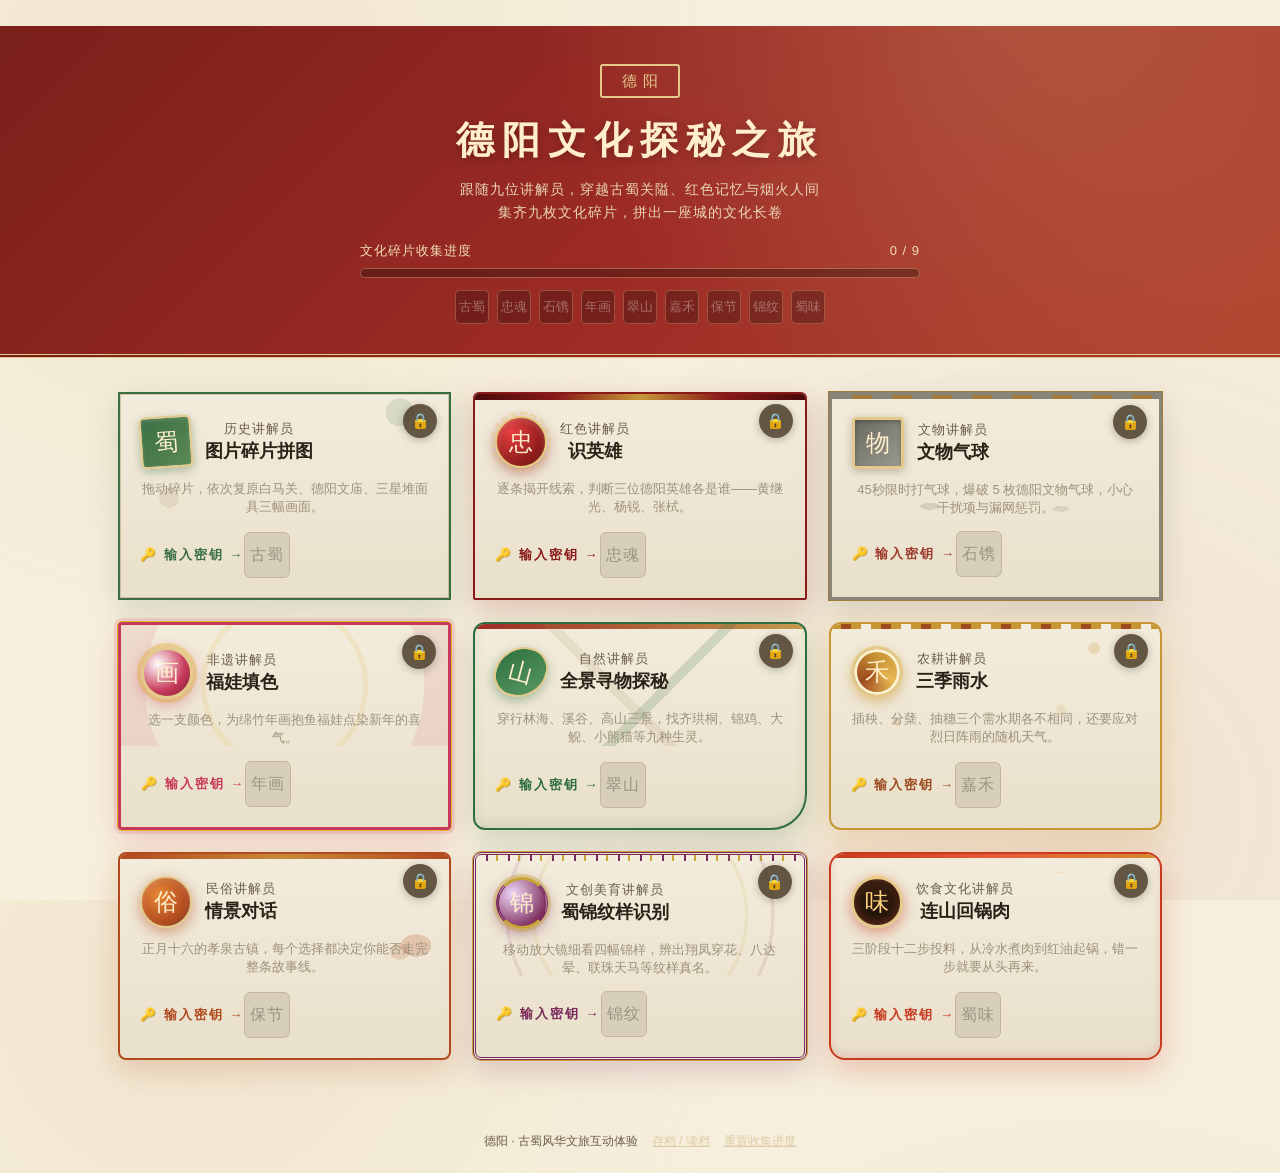
==== commit fcf1e9e6: "perf: 图片压缩为JPG(5.5MB→2.3MB)并清理嵌套旧目录，修复国内访问加载超时" ====
--- a/index.html
+++ b/index.html
@@ -1,10 +1,10 @@
-<!DOCTYPE html>
+﻿﻿<!DOCTYPE html>
 <html lang="zh-CN">
 <head>
 <meta charset="UTF-8">
 <meta name="viewport" content="width=device-width, initial-scale=1.0">
 <title>德阳文化探秘 · 九大讲解员互动小游戏</title>
-<link rel="stylesheet" href="style.css?v=26">
+<link rel="stylesheet" href="style.css?v=32">
 </head>
 <body>
 
@@ -43,17 +43,17 @@
   <button id="resetBtn2" class="link-btn">重置收集进度</button>
 </footer>
 
-<script src="js/common.js?v=26"></script>
-<script src="js/g1-puzzle.js?v=26"></script>
-<script src="js/g2-scratch.js?v=26"></script>
-<script src="js/g3-balloons.js?v=26"></script>
-<script src="js/g4-coloring.js?v=26"></script>
-<script src="js/g5-hidden.js?v=26"></script>
-<script src="js/g6-rain.js?v=26"></script>
-<script src="js/g7-dialogue.js?v=26"></script>
-<script src="js/g8-magnifier.js?v=26"></script>
-<script src="js/g9-cooking.js?v=26"></script>
-<script src="js/main.js?v=26"></script>
-<script src="js/report.js?v=26"></script>
+<script src="js/common.js?v=32"></script>
+<script src="js/g1-puzzle.js?v=32"></script>
+<script src="js/g2-scratch.js?v=32"></script>
+<script src="js/g3-balloons.js?v=32"></script>
+<script src="js/g4-coloring.js?v=32"></script>
+<script src="js/g5-hidden.js?v=32"></script>
+<script src="js/g6-rain.js?v=32"></script>
+<script src="js/g7-dialogue.js?v=32"></script>
+<script src="js/g8-magnifier.js?v=32"></script>
+<script src="js/g9-cooking.js?v=32"></script>
+<script src="js/main.js?v=32"></script>
+<script src="js/report.js?v=32"></script>
 </body>
 </html>
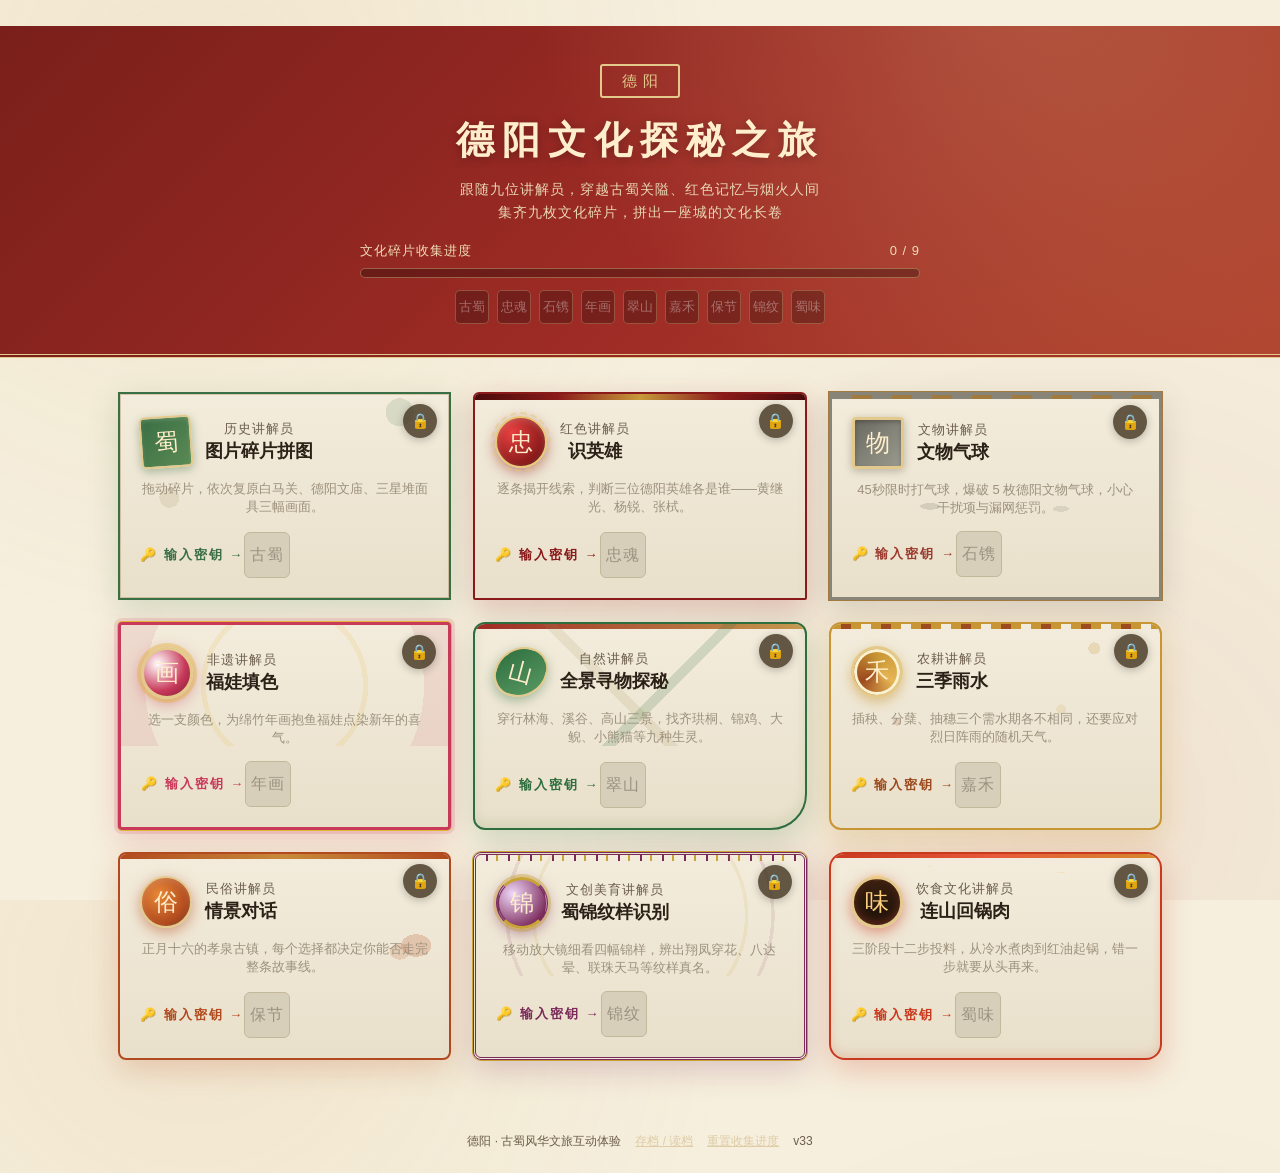
==== commit f9bc8056: "perf: 图片压缩为JPG(5.5MB→2.3MB)并清理嵌套旧目录，修复国内访问加载超时" ====
--- a/index.html
+++ b/index.html
@@ -1,10 +1,10 @@
-﻿﻿<!DOCTYPE html>
+﻿﻿﻿﻿<!DOCTYPE html>
 <html lang="zh-CN">
 <head>
 <meta charset="UTF-8">
 <meta name="viewport" content="width=device-width, initial-scale=1.0">
 <title>德阳文化探秘 · 九大讲解员互动小游戏</title>
-<link rel="stylesheet" href="style.css?v=32">
+<link rel="stylesheet" href="style.css?v=33">
 </head>
 <body>
 
@@ -41,19 +41,20 @@
   <span>德阳 · 古蜀风华文旅互动体验</span>
   <button id="saveBtn" class="link-btn">存档 / 读档</button>
   <button id="resetBtn2" class="link-btn">重置收集进度</button>
+  <span class="ver-stamp">v33</span>
 </footer>
 
-<script src="js/common.js?v=32"></script>
-<script src="js/g1-puzzle.js?v=32"></script>
-<script src="js/g2-scratch.js?v=32"></script>
-<script src="js/g3-balloons.js?v=32"></script>
-<script src="js/g4-coloring.js?v=32"></script>
-<script src="js/g5-hidden.js?v=32"></script>
-<script src="js/g6-rain.js?v=32"></script>
-<script src="js/g7-dialogue.js?v=32"></script>
-<script src="js/g8-magnifier.js?v=32"></script>
-<script src="js/g9-cooking.js?v=32"></script>
-<script src="js/main.js?v=32"></script>
-<script src="js/report.js?v=32"></script>
+<script src="js/common.js?v=33"></script>
+<script src="js/g1-puzzle.js?v=33"></script>
+<script src="js/g2-scratch.js?v=33"></script>
+<script src="js/g3-balloons.js?v=33"></script>
+<script src="js/g4-coloring.js?v=33"></script>
+<script src="js/g5-hidden.js?v=33"></script>
+<script src="js/g6-rain.js?v=33"></script>
+<script src="js/g7-dialogue.js?v=33"></script>
+<script src="js/g8-magnifier.js?v=33"></script>
+<script src="js/g9-cooking.js?v=33"></script>
+<script src="js/main.js?v=33"></script>
+<script src="js/report.js?v=33"></script>
 </body>
 </html>
